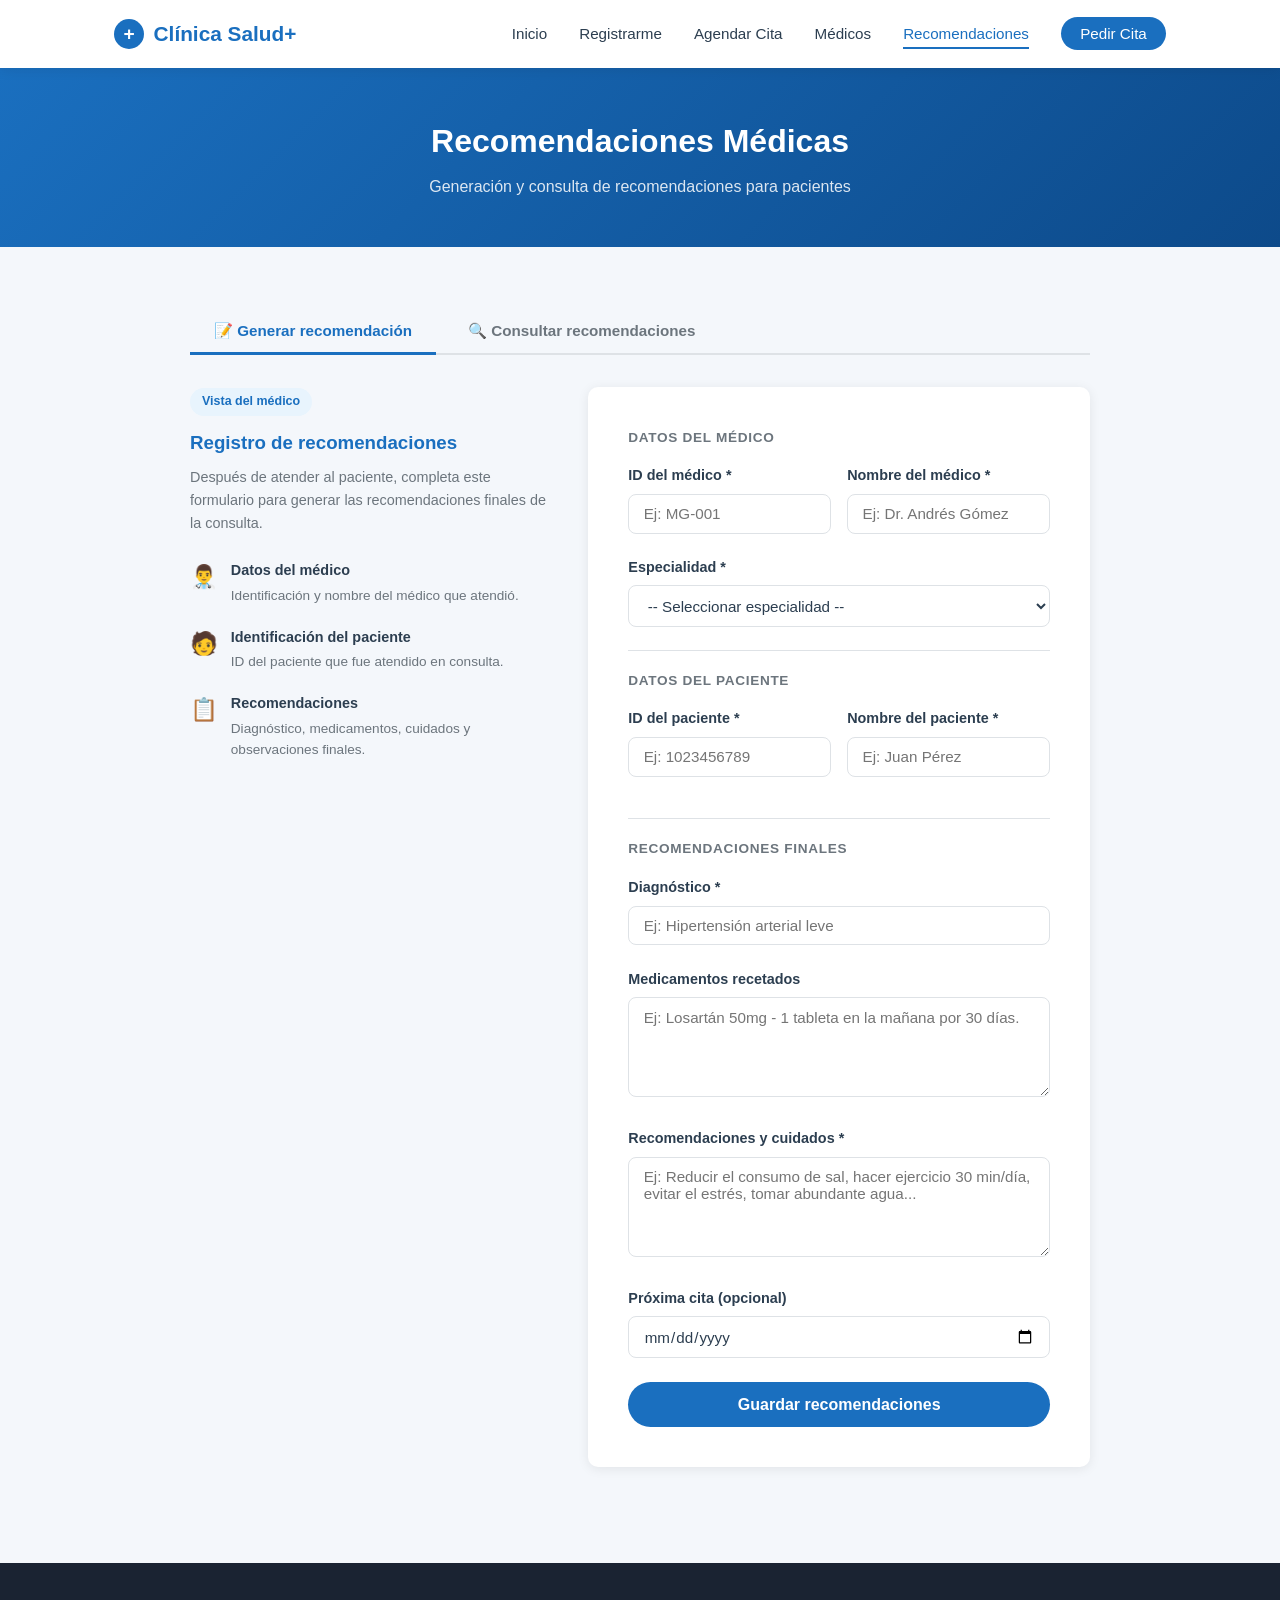
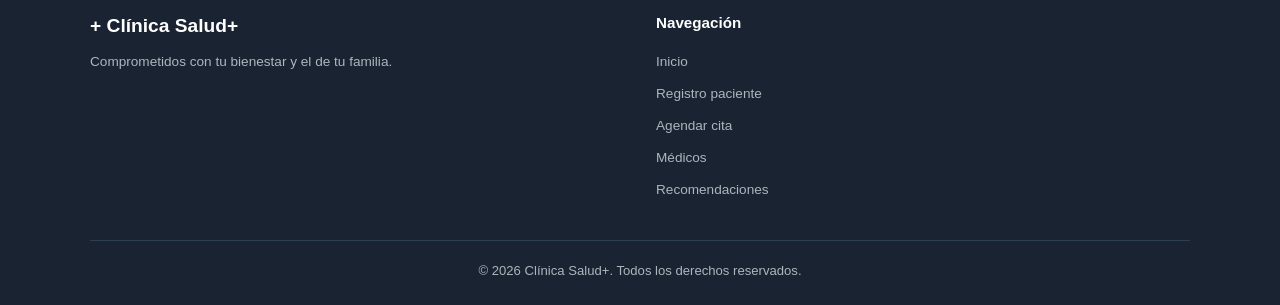
==== recomendaciones.html @ 1470fbc6 "Creacion de front" ====
<!DOCTYPE html>
<html lang="es">
<head>
  <meta charset="UTF-8" />
  <meta name="viewport" content="width=device-width, initial-scale=1.0" />
  <title>Clínica Salud+ | Recomendaciones Médicas</title>
  <link rel="stylesheet" href="css/styles.css" />
  <style>
    .tabs {
      display: flex;
      gap: 0.5rem;
      margin-bottom: 2rem;
      border-bottom: 2px solid var(--border);
    }
    .tab-btn {
      padding: 0.7rem 1.5rem;
      background: none;
      border: none;
      font-size: 0.95rem;
      font-weight: 600;
      color: var(--text-light);
      cursor: pointer;
      border-bottom: 3px solid transparent;
      margin-bottom: -2px;
      transition: all 0.2s;
    }
    .tab-btn.active {
      color: var(--primary);
      border-bottom-color: var(--primary);
    }
    .tab-panel { display: none; }
    .tab-panel.active { display: block; }

    .recomendacion-card {
      background: var(--white);
      border-radius: var(--radius);
      box-shadow: var(--shadow);
      padding: 1.5rem;
      margin-bottom: 1rem;
      border-left: 4px solid var(--primary);
    }
    .recomendacion-card .rec-header {
      display: flex;
      justify-content: space-between;
      align-items: flex-start;
      margin-bottom: 0.8rem;
    }
    .recomendacion-card h4 { color: var(--primary); font-size: 1rem; }
    .recomendacion-card .rec-meta { font-size: 0.8rem; color: var(--text-light); }
    .recomendacion-card p { font-size: 0.9rem; color: var(--text); line-height: 1.6; }
    .recomendacion-card .rec-badge {
      font-size: 0.75rem;
      font-weight: 700;
      padding: 0.2rem 0.6rem;
      border-radius: 10px;
      background: var(--accent);
      color: var(--primary);
    }
  </style>
</head>
<body>

  <!-- NAVBAR -->
  <nav class="navbar">
    <div class="nav-container">
      <a href="index.html" class="nav-logo">
        <span class="plus">+</span> Clínica Salud+
      </a>
      <ul class="nav-links">
        <li><a href="index.html">Inicio</a></li>
        <li><a href="registro-paciente.html">Registrarme</a></li>
        <li><a href="citas.html">Agendar Cita</a></li>
        <li><a href="medicos.html">Médicos</a></li>
        <li><a href="recomendaciones.html" class="active">Recomendaciones</a></li>
        <li><a href="citas.html" class="nav-cta">Pedir Cita</a></li>
      </ul>
      <button class="hamburger" aria-label="Menú">
        <span></span><span></span><span></span>
      </button>
    </div>
  </nav>

  <!-- PAGE HEADER -->
  <div class="page-header">
    <h1>Recomendaciones Médicas</h1>
    <p>Generación y consulta de recomendaciones para pacientes</p>
  </div>

  <!-- CONTENIDO PRINCIPAL -->
  <section class="section">
    <div class="section-center" style="max-width: 900px;">

      <div class="tabs">
        <button class="tab-btn active" onclick="cambiarTab('generar', this)">📝 Generar recomendación</button>
        <button class="tab-btn" onclick="cambiarTab('consultar', this)">🔍 Consultar recomendaciones</button>
      </div>

      <!-- TAB: GENERAR -->
      <div class="tab-panel active" id="tab-generar">
        <div style="display:grid; grid-template-columns: 1fr 1.4fr; gap:2.5rem; align-items:start;">

          <!-- Info -->
          <div>
            <span class="badge">Vista del médico</span>
            <h3 style="color:var(--primary); margin-bottom:0.5rem;">Registro de recomendaciones</h3>
            <p style="color:var(--text-light); font-size:0.9rem; margin-bottom:1.5rem;">
              Después de atender al paciente, completa este formulario para generar las recomendaciones finales de la consulta.
            </p>
            <div class="info-item">
              <span class="info-icon">👨‍⚕️</span>
              <div><h4>Datos del médico</h4><p>Identificación y nombre del médico que atendió.</p></div>
            </div>
            <div class="info-item">
              <span class="info-icon">🧑</span>
              <div><h4>Identificación del paciente</h4><p>ID del paciente que fue atendido en consulta.</p></div>
            </div>
            <div class="info-item">
              <span class="info-icon">📋</span>
              <div><h4>Recomendaciones</h4><p>Diagnóstico, medicamentos, cuidados y observaciones finales.</p></div>
            </div>
          </div>

          <!-- Formulario -->
          <div class="form-container" style="margin:0;">
            <form id="formRecomendacion" novalidate>

              <h4 style="color:var(--text-light); font-size:0.85rem; text-transform:uppercase; letter-spacing:0.05em; margin-bottom:1rem;">Datos del médico</h4>

              <div class="form-row">
                <div class="form-group">
                  <label for="med-id">ID del médico *</label>
                  <input type="text" id="med-id" placeholder="Ej: MG-001" />
                  <span class="error-msg" id="err-med-id"></span>
                </div>
                <div class="form-group">
                  <label for="med-nombre">Nombre del médico *</label>
                  <input type="text" id="med-nombre" placeholder="Ej: Dr. Andrés Gómez" />
                  <span class="error-msg" id="err-med-nombre"></span>
                </div>
              </div>

              <div class="form-group">
                <label for="med-especialidad">Especialidad *</label>
                <select id="med-especialidad">
                  <option value="">-- Seleccionar especialidad --</option>
                  <option>Medicina General</option>
                  <option>Pediatría</option>
                  <option>Odontología</option>
                  <option>Cardiología</option>
                  <option>Ginecología</option>
                  <option>Traumatología</option>
                </select>
                <span class="error-msg" id="err-med-especialidad"></span>
              </div>

              <hr style="border:none; border-top:1px solid var(--border); margin:1.2rem 0;" />
              <h4 style="color:var(--text-light); font-size:0.85rem; text-transform:uppercase; letter-spacing:0.05em; margin-bottom:1rem;">Datos del paciente</h4>

              <div class="form-row">
                <div class="form-group">
                  <label for="pac-id">ID del paciente *</label>
                  <input type="text" id="pac-id" placeholder="Ej: 1023456789" />
                  <span class="error-msg" id="err-pac-id"></span>
                </div>
                <div class="form-group">
                  <label for="pac-nombre">Nombre del paciente *</label>
                  <input type="text" id="pac-nombre" placeholder="Ej: Juan Pérez" />
                  <span class="error-msg" id="err-pac-nombre"></span>
                </div>
              </div>

              <hr style="border:none; border-top:1px solid var(--border); margin:1.2rem 0;" />
              <h4 style="color:var(--text-light); font-size:0.85rem; text-transform:uppercase; letter-spacing:0.05em; margin-bottom:1rem;">Recomendaciones finales</h4>

              <div class="form-group">
                <label for="diagnostico">Diagnóstico *</label>
                <input type="text" id="diagnostico" placeholder="Ej: Hipertensión arterial leve" />
                <span class="error-msg" id="err-diagnostico"></span>
              </div>

              <div class="form-group">
                <label for="medicamentos">Medicamentos recetados</label>
                <textarea id="medicamentos" placeholder="Ej: Losartán 50mg - 1 tableta en la mañana por 30 días."></textarea>
              </div>

              <div class="form-group">
                <label for="recomendaciones">Recomendaciones y cuidados *</label>
                <textarea id="recomendaciones" rows="4" placeholder="Ej: Reducir el consumo de sal, hacer ejercicio 30 min/día, evitar el estrés, tomar abundante agua..."></textarea>
                <span class="error-msg" id="err-recomendaciones"></span>
              </div>

              <div class="form-group">
                <label for="proxima-cita">Próxima cita (opcional)</label>
                <input type="date" id="proxima-cita" />
              </div>

              <div class="form-submit">
                <button type="submit" class="btn btn-primary btn-full">Guardar recomendaciones</button>
              </div>
            </form>
          </div>

        </div>
      </div>

      <!-- TAB: CONSULTAR -->
      <div class="tab-panel" id="tab-consultar">

        <div class="form-container" style="margin-bottom:2rem;">
          <h4 style="color:var(--primary); margin-bottom:1rem;">Buscar recomendaciones</h4>
          <div class="form-row">
            <div class="form-group" style="margin-bottom:0;">
              <label for="buscar-id">ID del paciente</label>
              <input type="text" id="buscar-id" placeholder="Ingresa tu número de identificación" />
            </div>
            <div class="form-group" style="margin-bottom:0; display:flex; align-items:flex-end;">
              <button class="btn btn-primary" style="width:100%;" onclick="buscarRecomendaciones()">Buscar</button>
            </div>
          </div>
        </div>

        <!-- Resultados de ejemplo (visibles siempre para demostración) -->
        <div id="resultados-busqueda">
          <p style="color:var(--text-light); font-size:0.9rem; margin-bottom:1rem;">
            Ingresa tu ID de paciente para ver tus recomendaciones. <br/>
            <em>Ejemplo: ingresa <strong>1023456789</strong> para ver un resultado de demostración.</em>
          </p>
        </div>

      </div>
    </div>
  </section>

  <!-- FOOTER -->
  <footer>
    <div class="footer-grid">
      <div class="footer-brand">
        <h3>+ Clínica Salud+</h3>
        <p>Comprometidos con tu bienestar y el de tu familia.</p>
      </div>
      <div class="footer-col">
        <h4>Navegación</h4>
        <ul>
          <li><a href="index.html">Inicio</a></li>
          <li><a href="registro-paciente.html">Registro paciente</a></li>
          <li><a href="citas.html">Agendar cita</a></li>
          <li><a href="medicos.html">Médicos</a></li>
          <li><a href="recomendaciones.html">Recomendaciones</a></li>
        </ul>
      </div>
    </div>
    <div class="footer-bottom">
      <p>&copy; 2026 Clínica Salud+. Todos los derechos reservados.</p>
    </div>
  </footer>

  <script src="js/main.js"></script>
  <script>
    function cambiarTab(id, btn) {
      document.querySelectorAll('.tab-panel').forEach(p => p.classList.remove('active'));
      document.querySelectorAll('.tab-btn').forEach(b => b.classList.remove('active'));
      document.getElementById('tab-' + id).classList.add('active');
      btn.classList.add('active');
    }

    // Validar y guardar recomendación
    const form = document.getElementById('formRecomendacion');
    form.addEventListener('submit', function(e) {
      e.preventDefault();
      let valid = true;

      const campos = [
        ['med-id', 'Ingresa el ID del médico.'],
        ['med-nombre', 'Ingresa el nombre del médico.'],
        ['med-especialidad', 'Selecciona la especialidad.'],
        ['pac-id', 'Ingresa el ID del paciente.'],
        ['pac-nombre', 'Ingresa el nombre del paciente.'],
        ['diagnostico', 'Ingresa el diagnóstico.'],
        ['recomendaciones', 'Escribe las recomendaciones.'],
      ];

      campos.forEach(([id, msg]) => {
        const el = document.getElementById(id);
        const err = document.getElementById('err-' + id);
        if (!el || !el.value.trim()) {
          if (el) el.classList.add('error');
          if (err) { err.textContent = msg; err.classList.add('show'); }
          valid = false;
        } else {
          if (el) el.classList.remove('error');
          if (err) err.classList.remove('show');
        }
      });

      if (valid) {
        showToast('✅ Recomendaciones guardadas exitosamente.');
        form.reset();
      }
    });

    form.querySelectorAll('input, select, textarea').forEach(el => {
      el.addEventListener('input', () => {
        el.classList.remove('error');
        const err = document.getElementById('err-' + el.id);
        if (err) err.classList.remove('show');
      });
    });

    // Buscar recomendaciones (datos de demostración)
    const datosDemo = {
      '1023456789': [
        {
          fecha: '2026-04-10',
          medico: 'Dr. Andrés Gómez',
          especialidad: 'Medicina General',
          diagnostico: 'Hipertensión arterial leve',
          medicamentos: 'Losartán 50mg — 1 tableta diaria por 30 días.',
          recomendaciones: 'Reducir consumo de sal. Realizar ejercicio físico moderado 30 min/día. Evitar el estrés. Control de peso. Revisión en 30 días.',
          proxima: '2026-05-10'
        }
      ]
    };

    function buscarRecomendaciones() {
      const id = document.getElementById('buscar-id').value.trim();
      const contenedor = document.getElementById('resultados-busqueda');

      if (!id) {
        contenedor.innerHTML = '<p style="color:#e74c3c; font-size:0.9rem;">Ingresa un número de identificación para buscar.</p>';
        return;
      }

      const datos = datosDemo[id];
      if (!datos) {
        contenedor.innerHTML = `<p style="color:var(--text-light); font-size:0.9rem;">No se encontraron recomendaciones para la identificación <strong>${id}</strong>.</p>`;
        return;
      }

      let html = `<p style="color:var(--text-light); font-size:0.85rem; margin-bottom:1rem;">${datos.length} recomendación(es) encontrada(s) para el paciente ID <strong>${id}</strong>:</p>`;
      datos.forEach(d => {
        html += `
          <div class="recomendacion-card">
            <div class="rec-header">
              <div>
                <h4>Consulta: ${d.especialidad}</h4>
                <div class="rec-meta">📅 ${d.fecha} &nbsp;|&nbsp; 👨‍⚕️ ${d.medico}</div>
              </div>
              <span class="rec-badge">${d.especialidad}</span>
            </div>
            <p><strong>Diagnóstico:</strong> ${d.diagnostico}</p>
            ${d.medicamentos ? `<p style="margin-top:0.5rem;"><strong>Medicamentos:</strong> ${d.medicamentos}</p>` : ''}
            <p style="margin-top:0.5rem;"><strong>Recomendaciones:</strong> ${d.recomendaciones}</p>
            ${d.proxima ? `<p style="margin-top:0.5rem; color:var(--primary); font-size:0.85rem;"><strong>Próxima cita:</strong> ${d.proxima}</p>` : ''}
          </div>`;
      });

      contenedor.innerHTML = html;
    }
  </script>
</body>
</html>
---- css/styles.css ----
/* ===== VARIABLES Y RESET ===== */
:root {
  --primary: #1a6fbf;
  --primary-dark: #145499;
  --secondary: #27ae60;
  --accent: #e8f4fd;
  --text: #2c3e50;
  --text-light: #6c757d;
  --white: #ffffff;
  --bg: #f4f7fb;
  --border: #dee2e6;
  --shadow: 0 2px 12px rgba(0,0,0,0.08);
  --radius: 10px;
}

* {
  margin: 0;
  padding: 0;
  box-sizing: border-box;
}

body {
  font-family: 'Segoe UI', Tahoma, Geneva, Verdana, sans-serif;
  color: var(--text);
  background: var(--bg);
  line-height: 1.6;
}

a {
  text-decoration: none;
  color: inherit;
}

ul { list-style: none; }

img { max-width: 100%; display: block; }

/* ===== NAVBAR ===== */
.navbar {
  background: var(--white);
  box-shadow: var(--shadow);
  position: sticky;
  top: 0;
  z-index: 100;
}

.nav-container {
  max-width: 1100px;
  margin: 0 auto;
  padding: 0 1.5rem;
  display: flex;
  align-items: center;
  justify-content: space-between;
  height: 68px;
}

.nav-logo {
  display: flex;
  align-items: center;
  gap: 0.6rem;
  font-size: 1.3rem;
  font-weight: 700;
  color: var(--primary);
}

.nav-logo span.plus {
  background: var(--primary);
  color: white;
  width: 30px;
  height: 30px;
  border-radius: 50%;
  display: grid;
  place-items: center;
  font-size: 1.2rem;
  font-weight: 900;
}

.nav-links {
  display: flex;
  gap: 2rem;
}

.nav-links a {
  font-size: 0.95rem;
  font-weight: 500;
  color: var(--text);
  padding: 0.3rem 0;
  border-bottom: 2px solid transparent;
  transition: color 0.2s, border-color 0.2s;
}

.nav-links a:hover,
.nav-links a.active {
  color: var(--primary);
  border-bottom-color: var(--primary);
}

.nav-cta {
  background: var(--primary);
  color: var(--white) !important;
  padding: 0.5rem 1.2rem !important;
  border-radius: 20px !important;
  border-bottom: none !important;
  transition: background 0.2s !important;
}

.nav-cta:hover {
  background: var(--primary-dark) !important;
  color: var(--white) !important;
}

.hamburger {
  display: none;
  flex-direction: column;
  gap: 5px;
  cursor: pointer;
  background: none;
  border: none;
}

.hamburger span {
  width: 25px;
  height: 3px;
  background: var(--text);
  border-radius: 3px;
  transition: all 0.3s;
}

/* ===== HERO ===== */
.hero {
  background: linear-gradient(135deg, var(--primary) 0%, #0d4a8a 100%);
  color: var(--white);
  padding: 5rem 1.5rem;
  text-align: center;
}

.hero-content {
  max-width: 700px;
  margin: 0 auto;
}

.hero h1 {
  font-size: 2.6rem;
  font-weight: 800;
  margin-bottom: 1rem;
  line-height: 1.2;
}

.hero p {
  font-size: 1.1rem;
  opacity: 0.9;
  margin-bottom: 2rem;
}

.hero-buttons {
  display: flex;
  gap: 1rem;
  justify-content: center;
  flex-wrap: wrap;
}

.btn {
  padding: 0.75rem 2rem;
  border-radius: 25px;
  font-size: 1rem;
  font-weight: 600;
  cursor: pointer;
  border: none;
  transition: all 0.2s;
  display: inline-block;
}

.btn-white {
  background: var(--white);
  color: var(--primary);
}

.btn-white:hover {
  background: var(--accent);
  transform: translateY(-2px);
}

.btn-outline {
  background: transparent;
  color: var(--white);
  border: 2px solid var(--white);
}

.btn-outline:hover {
  background: rgba(255,255,255,0.15);
  transform: translateY(-2px);
}

.btn-primary {
  background: var(--primary);
  color: var(--white);
}

.btn-primary:hover {
  background: var(--primary-dark);
  transform: translateY(-2px);
}

/* ===== SECCIONES GENERALES ===== */
.section {
  padding: 4rem 1.5rem;
}

.section-center {
  max-width: 1100px;
  margin: 0 auto;
}

.section-title {
  text-align: center;
  margin-bottom: 2.5rem;
}

.section-title h2 {
  font-size: 2rem;
  color: var(--primary);
  margin-bottom: 0.5rem;
}

.section-title p {
  color: var(--text-light);
  font-size: 1rem;
}

.section-title .line {
  width: 60px;
  height: 4px;
  background: var(--primary);
  border-radius: 2px;
  margin: 0.8rem auto 0;
}

/* ===== STATS ===== */
.stats {
  background: var(--white);
  padding: 2.5rem 1.5rem;
}

.stats-grid {
  max-width: 1100px;
  margin: 0 auto;
  display: grid;
  grid-template-columns: repeat(auto-fit, minmax(180px, 1fr));
  gap: 1.5rem;
  text-align: center;
}

.stat-item h3 {
  font-size: 2.2rem;
  color: var(--primary);
  font-weight: 800;
}

.stat-item p {
  color: var(--text-light);
  font-size: 0.9rem;
}

/* ===== CARDS DE SERVICIOS ===== */
.cards-grid {
  display: grid;
  grid-template-columns: repeat(auto-fit, minmax(240px, 1fr));
  gap: 1.5rem;
}

.card {
  background: var(--white);
  border-radius: var(--radius);
  box-shadow: var(--shadow);
  padding: 2rem 1.5rem;
  transition: transform 0.2s, box-shadow 0.2s;
  text-align: center;
}

.card:hover {
  transform: translateY(-4px);
  box-shadow: 0 8px 24px rgba(0,0,0,0.12);
}

.card-icon {
  font-size: 2.8rem;
  margin-bottom: 1rem;
}

.card h3 {
  font-size: 1.1rem;
  color: var(--primary);
  margin-bottom: 0.5rem;
}

.card p {
  font-size: 0.9rem;
  color: var(--text-light);
}

/* ===== CARDS DE MÉDICOS ===== */
.doctor-card {
  background: var(--white);
  border-radius: var(--radius);
  box-shadow: var(--shadow);
  overflow: hidden;
  transition: transform 0.2s;
  text-align: center;
}

.doctor-card:hover {
  transform: translateY(-4px);
}

.doctor-avatar {
  width: 90px;
  height: 90px;
  border-radius: 50%;
  background: var(--accent);
  margin: 1.5rem auto 0.8rem;
  display: flex;
  align-items: center;
  justify-content: center;
  font-size: 2.5rem;
  border: 3px solid var(--primary);
}

.doctor-card h3 {
  font-size: 1rem;
  color: var(--text);
  padding: 0 1rem;
  margin-bottom: 0.3rem;
}

.doctor-card .specialty {
  color: var(--primary);
  font-size: 0.85rem;
  font-weight: 600;
  padding: 0 1rem 0.3rem;
}

.doctor-card .schedule {
  font-size: 0.8rem;
  color: var(--text-light);
  padding: 0 1rem 1.5rem;
}

/* ===== FORMULARIO ===== */
.form-container {
  max-width: 700px;
  margin: 0 auto;
  background: var(--white);
  border-radius: var(--radius);
  box-shadow: var(--shadow);
  padding: 2.5rem;
}

.form-group {
  margin-bottom: 1.4rem;
}

.form-row {
  display: grid;
  grid-template-columns: 1fr 1fr;
  gap: 1rem;
}

label {
  display: block;
  font-size: 0.9rem;
  font-weight: 600;
  color: var(--text);
  margin-bottom: 0.4rem;
}

input, select, textarea {
  width: 100%;
  padding: 0.65rem 0.9rem;
  border: 1.5px solid var(--border);
  border-radius: 8px;
  font-size: 0.95rem;
  color: var(--text);
  background: var(--white);
  transition: border-color 0.2s, box-shadow 0.2s;
  font-family: inherit;
}

input:focus, select:focus, textarea:focus {
  outline: none;
  border-color: var(--primary);
  box-shadow: 0 0 0 3px rgba(26,111,191,0.12);
}

input.error, select.error, textarea.error {
  border-color: #e74c3c;
}

.error-msg {
  color: #e74c3c;
  font-size: 0.8rem;
  margin-top: 0.3rem;
  display: none;
}

.error-msg.show { display: block; }

textarea { resize: vertical; min-height: 100px; }

.form-submit {
  text-align: center;
  margin-top: 1.5rem;
}

.btn-full {
  width: 100%;
  padding: 0.85rem;
  font-size: 1rem;
}

/* ===== ALERT / TOAST ===== */
.toast {
  position: fixed;
  bottom: 2rem;
  right: 2rem;
  background: var(--secondary);
  color: white;
  padding: 1rem 1.5rem;
  border-radius: 10px;
  box-shadow: 0 4px 20px rgba(0,0,0,0.15);
  font-weight: 600;
  transform: translateY(100px);
  opacity: 0;
  transition: all 0.4s;
  z-index: 999;
  max-width: 300px;
}

.toast.show {
  transform: translateY(0);
  opacity: 1;
}

/* ===== CONTACTO ===== */
.contact-grid {
  display: grid;
  grid-template-columns: 1fr 1fr;
  gap: 3rem;
  align-items: start;
}

.contact-info h3 {
  font-size: 1.3rem;
  color: var(--primary);
  margin-bottom: 1.2rem;
}

.info-item {
  display: flex;
  align-items: flex-start;
  gap: 0.8rem;
  margin-bottom: 1.2rem;
}

.info-icon {
  font-size: 1.4rem;
  flex-shrink: 0;
}

.info-item h4 {
  font-size: 0.9rem;
  color: var(--text);
  margin-bottom: 0.15rem;
}

.info-item p {
  font-size: 0.85rem;
  color: var(--text-light);
}

.map-placeholder {
  background: var(--accent);
  border: 2px dashed var(--primary);
  border-radius: var(--radius);
  height: 200px;
  display: flex;
  flex-direction: column;
  align-items: center;
  justify-content: center;
  color: var(--primary);
  margin-top: 1.5rem;
  font-size: 0.9rem;
  gap: 0.5rem;
}

.map-placeholder span { font-size: 2rem; }

/* ===== HORARIOS TABLE ===== */
.table-container {
  background: var(--white);
  border-radius: var(--radius);
  box-shadow: var(--shadow);
  overflow: hidden;
  margin-top: 1.5rem;
}

table {
  width: 100%;
  border-collapse: collapse;
}

th {
  background: var(--primary);
  color: white;
  padding: 0.75rem 1rem;
  text-align: left;
  font-size: 0.9rem;
}

td {
  padding: 0.7rem 1rem;
  font-size: 0.9rem;
  border-bottom: 1px solid var(--border);
}

tr:last-child td { border-bottom: none; }
tr:nth-child(even) { background: var(--accent); }

/* ===== FOOTER ===== */
footer {
  background: #1a2332;
  color: #adb5bd;
  padding: 3rem 1.5rem 1.5rem;
  margin-top: 2rem;
}

.footer-grid {
  max-width: 1100px;
  margin: 0 auto;
  display: grid;
  grid-template-columns: repeat(auto-fit, minmax(200px, 1fr));
  gap: 2rem;
  margin-bottom: 2rem;
}

.footer-brand h3 {
  color: white;
  font-size: 1.2rem;
  margin-bottom: 0.5rem;
}

.footer-brand p {
  font-size: 0.85rem;
  line-height: 1.7;
}

.footer-col h4 {
  color: white;
  margin-bottom: 0.8rem;
  font-size: 0.95rem;
}

.footer-col ul li {
  margin-bottom: 0.4rem;
}

.footer-col ul li a {
  font-size: 0.85rem;
  color: #adb5bd;
  transition: color 0.2s;
}

.footer-col ul li a:hover { color: white; }

.footer-bottom {
  max-width: 1100px;
  margin: 0 auto;
  border-top: 1px solid #2c3e50;
  padding-top: 1.2rem;
  text-align: center;
  font-size: 0.82rem;
}

/* ===== BADGE ===== */
.badge {
  display: inline-block;
  padding: 0.25rem 0.75rem;
  border-radius: 20px;
  font-size: 0.78rem;
  font-weight: 600;
  background: var(--accent);
  color: var(--primary);
  margin-bottom: 0.8rem;
}

/* ===== PAGE HEADER ===== */
.page-header {
  background: linear-gradient(135deg, var(--primary) 0%, #0d4a8a 100%);
  color: white;
  text-align: center;
  padding: 3rem 1.5rem;
}

.page-header h1 { font-size: 2rem; margin-bottom: 0.4rem; }
.page-header p { opacity: 0.85; font-size: 1rem; }

/* ===== RESPONSIVE ===== */
/* ===== LAYOUT DOS COLUMNAS ===== */
@media (max-width: 860px) {
  .section-center > div[style*="grid-template-columns: 1fr 1.5fr"],
  .section-center > div[style*="grid-template-columns: 1fr 1.4fr"] {
    grid-template-columns: 1fr !important;
  }
}

@media (max-width: 768px) {
  .nav-links {
    display: none;
    flex-direction: column;
    position: absolute;
    top: 68px;
    left: 0;
    right: 0;
    background: var(--white);
    padding: 1rem 1.5rem 1.5rem;
    box-shadow: var(--shadow);
    gap: 1rem;
  }

  .nav-links.open { display: flex; }
  .hamburger { display: flex; }

  .hero h1 { font-size: 1.8rem; }

  .form-row { grid-template-columns: 1fr; }

  .contact-grid { grid-template-columns: 1fr; }

  .cards-grid { grid-template-columns: 1fr 1fr; }
}

@media (max-width: 480px) {
  .cards-grid { grid-template-columns: 1fr; }
  .hero h1 { font-size: 1.5rem; }
  .section-title h2 { font-size: 1.5rem; }
}
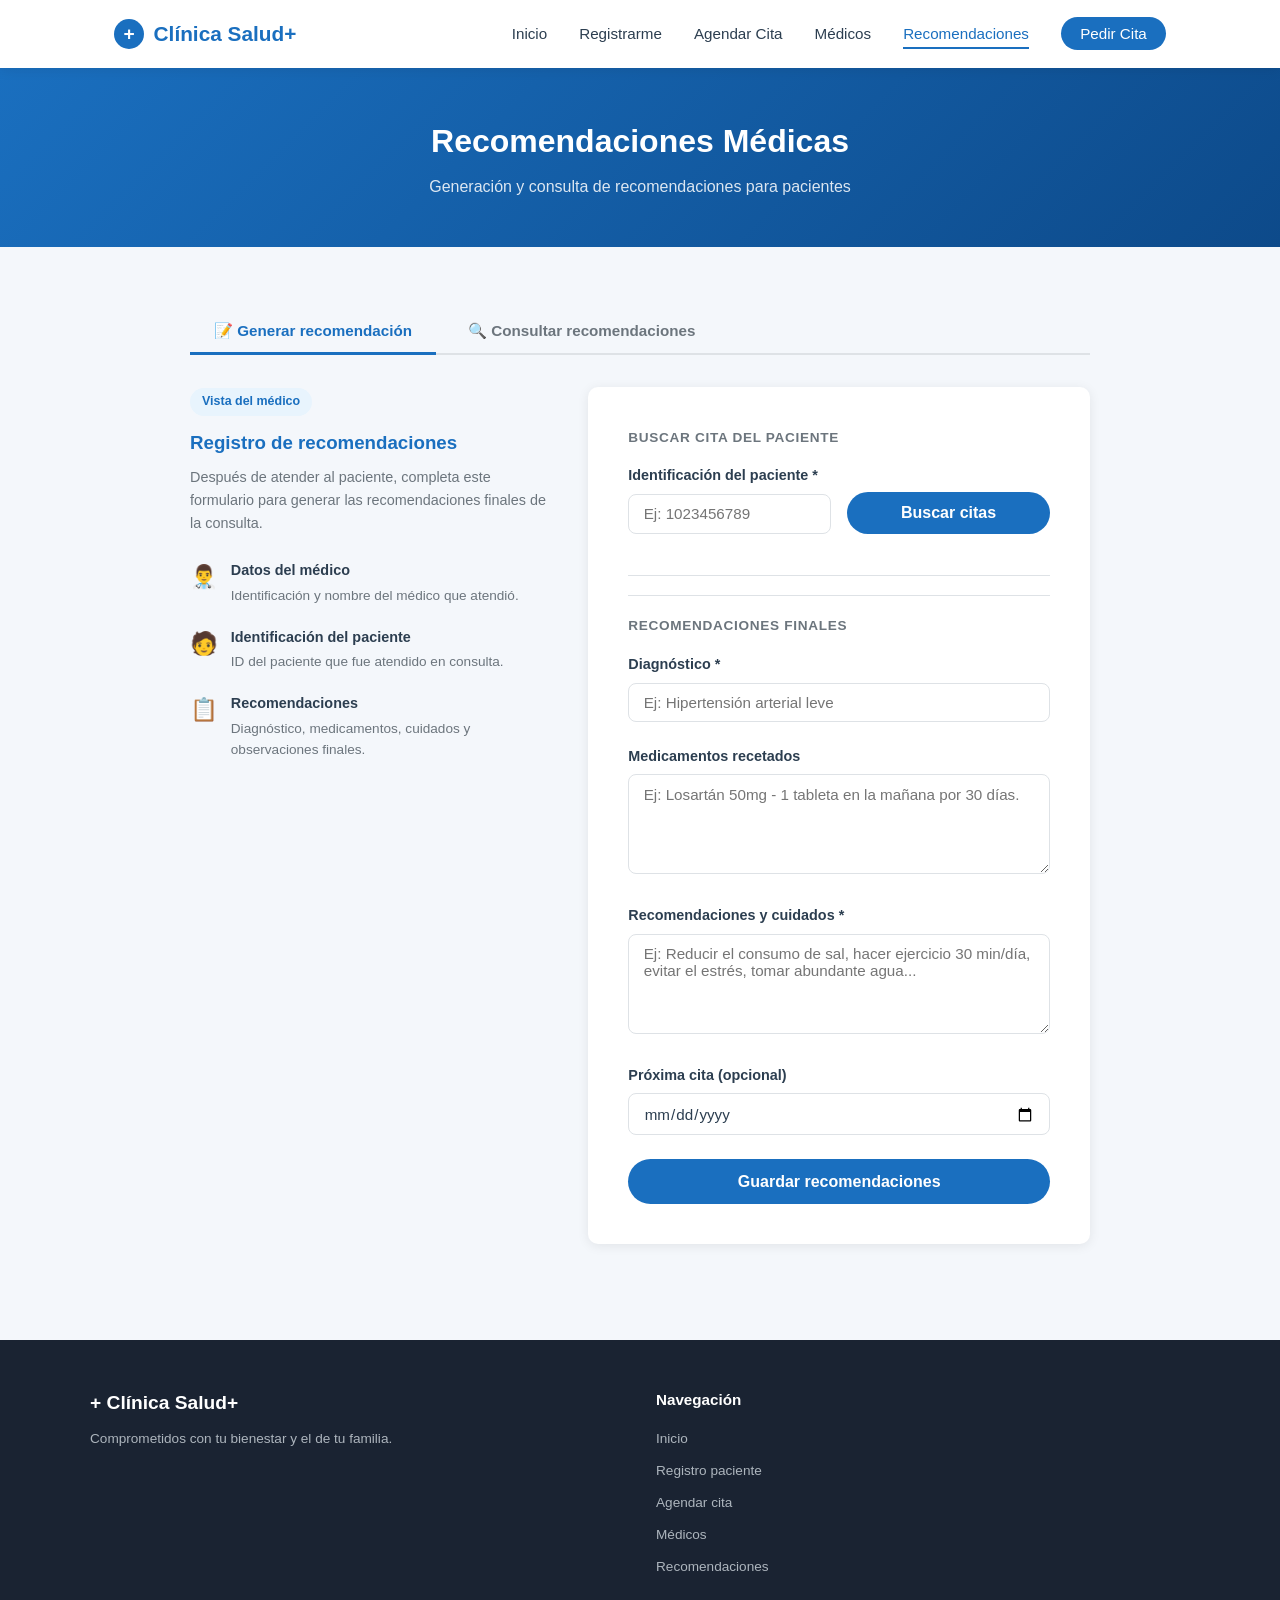
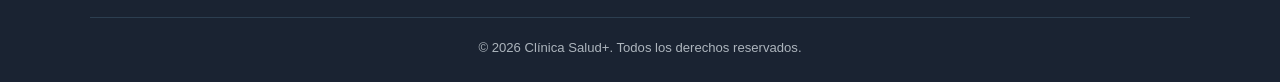
==== commit 8b4c4b7b: "feat: implementar backend ASP.NET Core API con MariaDB y integrar frontend" ====
--- a/recomendaciones.html
+++ b/recomendaciones.html
@@ -124,50 +124,35 @@
           <div class="form-container" style="margin:0;">
             <form id="formRecomendacion" novalidate>
 
-              <h4 style="color:var(--text-light); font-size:0.85rem; text-transform:uppercase; letter-spacing:0.05em; margin-bottom:1rem;">Datos del médico</h4>
+              <h4 style="color:var(--text-light); font-size:0.85rem; text-transform:uppercase; letter-spacing:0.05em; margin-bottom:1rem;">Buscar cita del paciente</h4>
 
               <div class="form-row">
                 <div class="form-group">
-                  <label for="med-id">ID del médico *</label>
-                  <input type="text" id="med-id" placeholder="Ej: MG-001" />
-                  <span class="error-msg" id="err-med-id"></span>
+                  <label for="buscar-pac-id">Identificación del paciente *</label>
+                  <input type="text" id="buscar-pac-id" placeholder="Ej: 1023456789" />
+                  <span class="error-msg" id="err-buscar-pac-id"></span>
                 </div>
-                <div class="form-group">
-                  <label for="med-nombre">Nombre del médico *</label>
-                  <input type="text" id="med-nombre" placeholder="Ej: Dr. Andrés Gómez" />
-                  <span class="error-msg" id="err-med-nombre"></span>
+                <div class="form-group" style="display:flex; align-items:flex-end;">
+                  <button type="button" class="btn btn-primary" style="width:100%;" onclick="buscarCitasPaciente()">Buscar citas</button>
                 </div>
               </div>
 
-              <div class="form-group">
-                <label for="med-especialidad">Especialidad *</label>
-                <select id="med-especialidad">
-                  <option value="">-- Seleccionar especialidad --</option>
-                  <option>Medicina General</option>
-                  <option>Pediatría</option>
-                  <option>Odontología</option>
-                  <option>Cardiología</option>
-                  <option>Ginecología</option>
-                  <option>Traumatología</option>
+              <div class="form-group" id="cita-selector-container" style="display:none;">
+                <label for="cita-select">Seleccionar cita *</label>
+                <select id="cita-select">
+                  <option value="">-- Seleccionar cita --</option>
                 </select>
-                <span class="error-msg" id="err-med-especialidad"></span>
+                <span class="error-msg" id="err-cita-select"></span>
+              </div>
+
+              <div id="info-cita" style="display:none; background:var(--accent); padding:1rem; border-radius:var(--radius); margin-bottom:1rem;">
+                <p><strong>Paciente:</strong> <span id="info-paciente"></span></p>
+                <p><strong>Médico:</strong> <span id="info-medico"></span></p>
+                <p><strong>Fecha:</strong> <span id="info-fecha"></span></p>
+                <p><strong>Motivo:</strong> <span id="info-motivo"></span></p>
               </div>
 
               <hr style="border:none; border-top:1px solid var(--border); margin:1.2rem 0;" />
-              <h4 style="color:var(--text-light); font-size:0.85rem; text-transform:uppercase; letter-spacing:0.05em; margin-bottom:1rem;">Datos del paciente</h4>
-
-              <div class="form-row">
-                <div class="form-group">
-                  <label for="pac-id">ID del paciente *</label>
-                  <input type="text" id="pac-id" placeholder="Ej: 1023456789" />
-                  <span class="error-msg" id="err-pac-id"></span>
-                </div>
-                <div class="form-group">
-                  <label for="pac-nombre">Nombre del paciente *</label>
-                  <input type="text" id="pac-nombre" placeholder="Ej: Juan Pérez" />
-                  <span class="error-msg" id="err-pac-nombre"></span>
-                </div>
-              </div>
 
               <hr style="border:none; border-top:1px solid var(--border); margin:1.2rem 0;" />
               <h4 style="color:var(--text-light); font-size:0.85rem; text-transform:uppercase; letter-spacing:0.05em; margin-bottom:1rem;">Recomendaciones finales</h4>
@@ -263,18 +248,80 @@
       btn.classList.add('active');
     }
 
+    const API_URL = 'http://localhost:5071/api';
+    let citasPaciente = [];
+
+    // Buscar citas del paciente
+    async function buscarCitasPaciente() {
+      const identificacion = document.getElementById('buscar-pac-id').value.trim();
+      const err = document.getElementById('err-buscar-pac-id');
+      if (!identificacion) {
+        err.textContent = 'Ingresa la identificación del paciente.';
+        err.classList.add('show');
+        return;
+      }
+      err.classList.remove('show');
+
+      try {
+        const pacResponse = await fetch(`${API_URL}/pacientes/identificacion/${identificacion}`);
+        if (!pacResponse.ok) {
+          showToast('❌ Paciente no encontrado');
+          return;
+        }
+        const paciente = await pacResponse.json();
+
+        const citasResponse = await fetch(`${API_URL}/citas/paciente/${paciente.idPaciente}`);
+        if (!citasResponse.ok) throw new Error('Error al cargar citas');
+        citasPaciente = await citasResponse.json();
+
+        const select = document.getElementById('cita-select');
+        select.innerHTML = '<option value="">-- Seleccionar cita --</option>';
+        citasPaciente.forEach(cita => {
+          const option = document.createElement('option');
+          option.value = cita.idCita;
+          const fecha = cita.fechaCita ? cita.fechaCita.split('T')[0] : '';
+          option.textContent = `${fecha} - ${cita.medico ? cita.medico.nombreCompleto : 'Médico'} (${cita.motivoConsulta})`;
+          select.appendChild(option);
+        });
+
+        document.getElementById('cita-selector-container').style.display = 'block';
+      } catch (error) {
+        console.error(error);
+        showToast('❌ Error al buscar citas del paciente');
+      }
+    }
+
+    // Mostrar info de cita seleccionada
+    document.getElementById('cita-select').addEventListener('change', function() {
+      const idCita = parseInt(this.value);
+      const cita = citasPaciente.find(c => c.idCita === idCita);
+      if (cita) {
+        document.getElementById('info-paciente').textContent = cita.paciente ? cita.paciente.nombreCompleto : '';
+        document.getElementById('info-medico').textContent = cita.medico ? cita.medico.nombreCompleto : '';
+        document.getElementById('info-fecha').textContent = cita.fechaCita ? cita.fechaCita.split('T')[0] : '';
+        document.getElementById('info-motivo').textContent = cita.motivoConsulta;
+        document.getElementById('info-cita').style.display = 'block';
+      } else {
+        document.getElementById('info-cita').style.display = 'none';
+      }
+    });
+
     // Validar y guardar recomendación
     const form = document.getElementById('formRecomendacion');
-    form.addEventListener('submit', function(e) {
+    form.addEventListener('submit', async function(e) {
       e.preventDefault();
       let valid = true;
 
+      const citaSelect = document.getElementById('cita-select');
+      if (!citaSelect.value) {
+        document.getElementById('err-cita-select').textContent = 'Selecciona una cita.';
+        document.getElementById('err-cita-select').classList.add('show');
+        valid = false;
+      } else {
+        document.getElementById('err-cita-select').classList.remove('show');
+      }
+
       const campos = [
-        ['med-id', 'Ingresa el ID del médico.'],
-        ['med-nombre', 'Ingresa el nombre del médico.'],
-        ['med-especialidad', 'Selecciona la especialidad.'],
-        ['pac-id', 'Ingresa el ID del paciente.'],
-        ['pac-nombre', 'Ingresa el nombre del paciente.'],
         ['diagnostico', 'Ingresa el diagnóstico.'],
         ['recomendaciones', 'Escribe las recomendaciones.'],
       ];
@@ -293,8 +340,31 @@
       });
 
       if (valid) {
-        showToast('✅ Recomendaciones guardadas exitosamente.');
-        form.reset();
+        const recomendacion = {
+          idCita: parseInt(citaSelect.value),
+          diagnostico: document.getElementById('diagnostico').value.trim(),
+          medicamentos: document.getElementById('medicamentos').value.trim() || null,
+          recomendacionesCuidados: document.getElementById('recomendaciones').value.trim(),
+          proximaCita: document.getElementById('proxima-cita').value || null
+        };
+
+        try {
+          const response = await fetch(`${API_URL}/recomendaciones`, {
+            method: 'POST',
+            headers: { 'Content-Type': 'application/json' },
+            body: JSON.stringify(recomendacion)
+          });
+          if (!response.ok) throw new Error('Error al guardar recomendación');
+
+          showToast('✅ Recomendaciones guardadas exitosamente.');
+          form.reset();
+          document.getElementById('cita-selector-container').style.display = 'none';
+          document.getElementById('info-cita').style.display = 'none';
+          citasPaciente = [];
+        } catch (error) {
+          console.error(error);
+          showToast('❌ ' + error.message);
+        }
       }
     });
 
@@ -306,22 +376,8 @@
       });
     });
 
-    // Buscar recomendaciones (datos de demostración)
-    const datosDemo = {
-      '1023456789': [
-        {
-          fecha: '2026-04-10',
-          medico: 'Dr. Andrés Gómez',
-          especialidad: 'Medicina General',
-          diagnostico: 'Hipertensión arterial leve',
-          medicamentos: 'Losartán 50mg — 1 tableta diaria por 30 días.',
-          recomendaciones: 'Reducir consumo de sal. Realizar ejercicio físico moderado 30 min/día. Evitar el estrés. Control de peso. Revisión en 30 días.',
-          proxima: '2026-05-10'
-        }
-      ]
-    };
-
-    function buscarRecomendaciones() {
+    // Buscar recomendaciones desde la API
+    async function buscarRecomendaciones() {
       const id = document.getElementById('buscar-id').value.trim();
       const contenedor = document.getElementById('resultados-busqueda');
 
@@ -330,31 +386,49 @@
         return;
       }
 
-      const datos = datosDemo[id];
-      if (!datos) {
-        contenedor.innerHTML = `<p style="color:var(--text-light); font-size:0.9rem;">No se encontraron recomendaciones para la identificación <strong>${id}</strong>.</p>`;
-        return;
-      }
-
-      let html = `<p style="color:var(--text-light); font-size:0.85rem; margin-bottom:1rem;">${datos.length} recomendación(es) encontrada(s) para el paciente ID <strong>${id}</strong>:</p>`;
-      datos.forEach(d => {
-        html += `
-          <div class="recomendacion-card">
-            <div class="rec-header">
-              <div>
-                <h4>Consulta: ${d.especialidad}</h4>
-                <div class="rec-meta">📅 ${d.fecha} &nbsp;|&nbsp; 👨‍⚕️ ${d.medico}</div>
-              </div>
-              <span class="rec-badge">${d.especialidad}</span>
-            </div>
-            <p><strong>Diagnóstico:</strong> ${d.diagnostico}</p>
-            ${d.medicamentos ? `<p style="margin-top:0.5rem;"><strong>Medicamentos:</strong> ${d.medicamentos}</p>` : ''}
-            <p style="margin-top:0.5rem;"><strong>Recomendaciones:</strong> ${d.recomendaciones}</p>
-            ${d.proxima ? `<p style="margin-top:0.5rem; color:var(--primary); font-size:0.85rem;"><strong>Próxima cita:</strong> ${d.proxima}</p>` : ''}
-          </div>`;
-      });
-
-      contenedor.innerHTML = html;
+      try {
+        const pacResponse = await fetch(`${API_URL}/pacientes/identificacion/${id}`);
+        if (!pacResponse.ok) {
+          contenedor.innerHTML = `<p style="color:var(--text-light); font-size:0.9rem;">No se encontró el paciente con identificación <strong>${id}</strong>.</p>`;
+          return;
+        }
+        const paciente = await pacResponse.json();
+
+        const recResponse = await fetch(`${API_URL}/recomendaciones/paciente/${paciente.idPaciente}`);
+        if (!recResponse.ok) throw new Error('Error al cargar recomendaciones');
+        const recomendaciones = await recResponse.json();
+
+        if (!recomendaciones || recomendaciones.length === 0) {
+          contenedor.innerHTML = `<p style="color:var(--text-light); font-size:0.9rem;">No se encontraron recomendaciones para la identificación <strong>${id}</strong>.</p>`;
+          return;
+        }
+
+        let html = `<p style="color:var(--text-light); font-size:0.85rem; margin-bottom:1rem;">${recomendaciones.length} recomendación(es) encontrada(s) para el paciente ID <strong>${id}</strong>:</p>`;
+        recomendaciones.forEach(r => {
+          const cita = r.cita || {};
+          const medico = cita.medico || {};
+          const esp = medico.especialidad ? medico.especialidad.nombreEspecialidad : '';
+          html += `
+            <div class="recomendacion-card">
+              <div class="rec-header">
+                <div>
+                  <h4>Consulta: ${esp}</h4>
+                  <div class="rec-meta">📅 ${cita.fechaCita ? cita.fechaCita.split('T')[0] : ''} &nbsp;|&nbsp; 👨‍⚕️ ${medico.nombreCompleto || ''}</div>
+                </div>
+                <span class="rec-badge">${esp}</span>
+              </div>
+              <p><strong>Diagnóstico:</strong> ${r.diagnostico}</p>
+              ${r.medicamentos ? `<p style="margin-top:0.5rem;"><strong>Medicamentos:</strong> ${r.medicamentos}</p>` : ''}
+              <p style="margin-top:0.5rem;"><strong>Recomendaciones:</strong> ${r.recomendacionesCuidados}</p>
+              ${r.proximaCita ? `<p style="margin-top:0.5rem; color:var(--primary); font-size:0.85rem;"><strong>Próxima cita:</strong> ${r.proximaCita.split('T')[0]}</p>` : ''}
+            </div>`;
+        });
+
+        contenedor.innerHTML = html;
+      } catch (error) {
+        console.error(error);
+        contenedor.innerHTML = '<p style="color:#e74c3c; font-size:0.9rem;">Error al buscar recomendaciones.</p>';
+      }
     }
   </script>
 </body>
